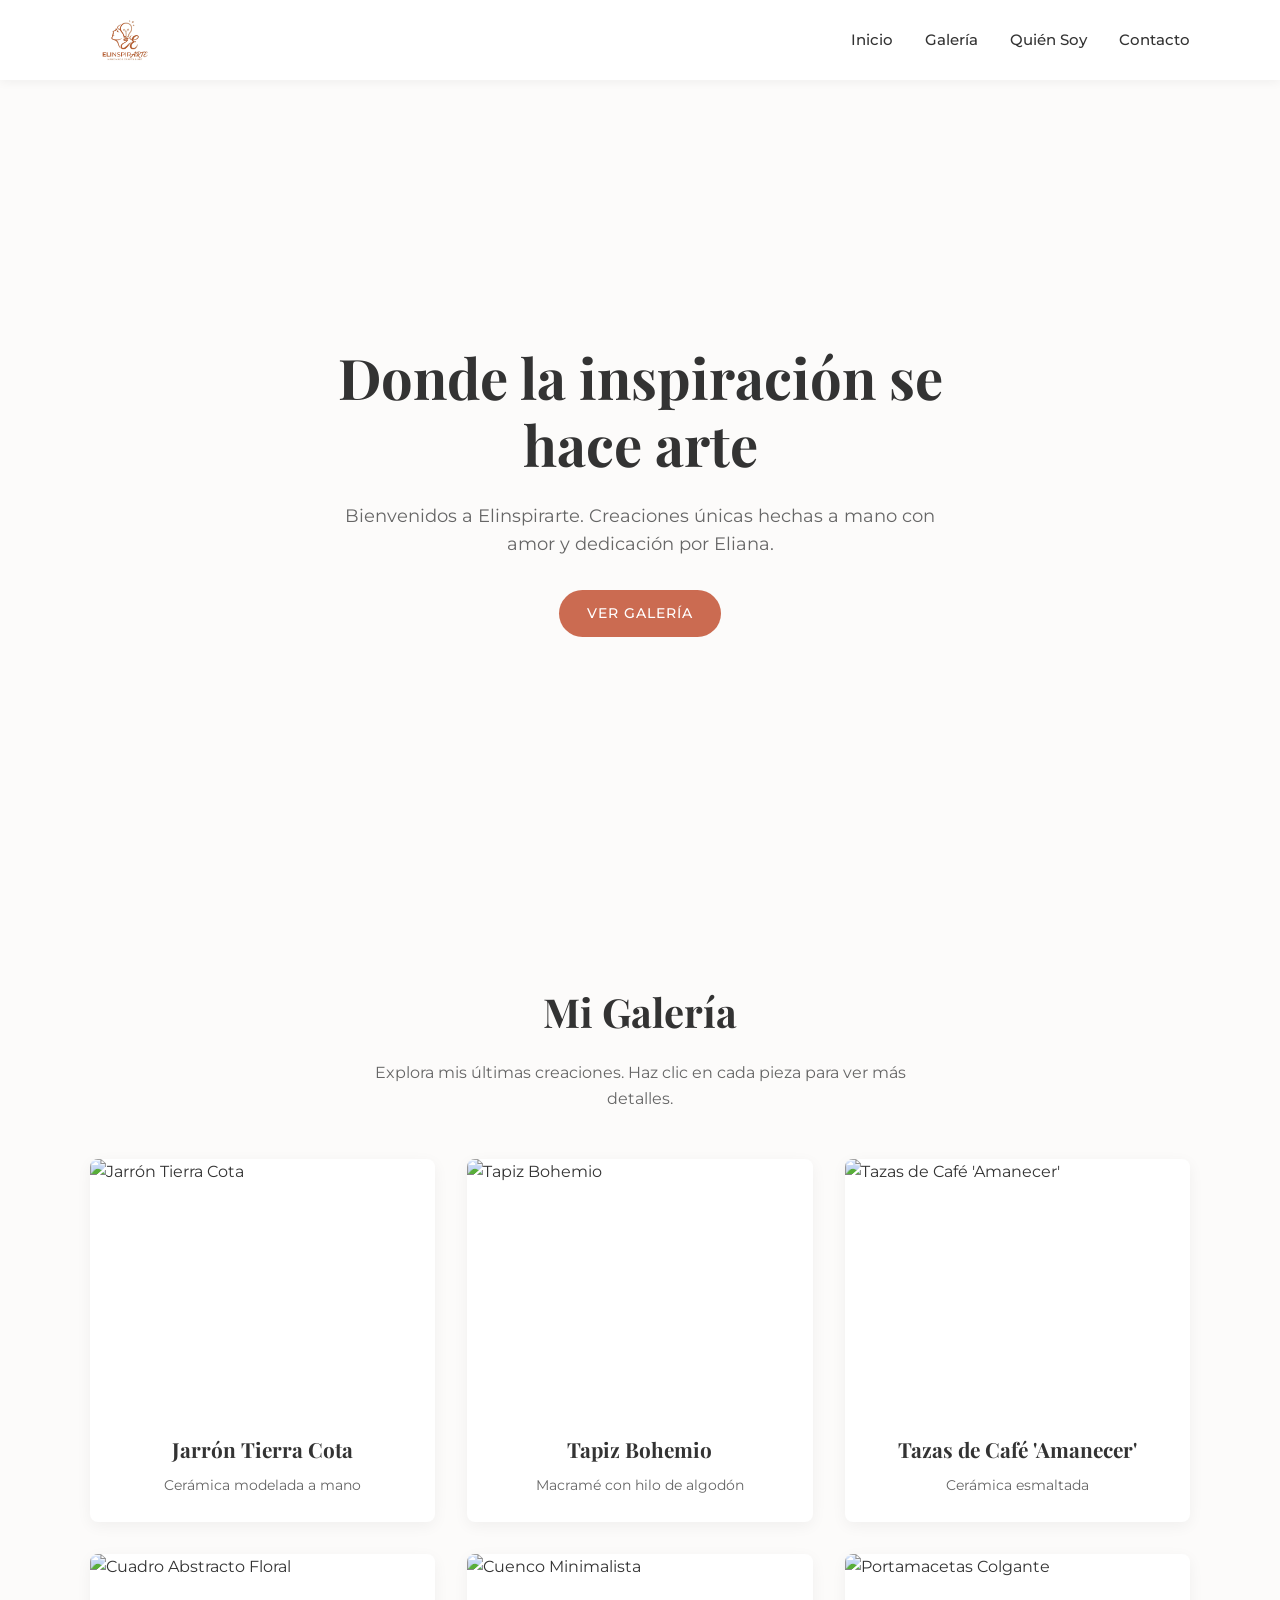
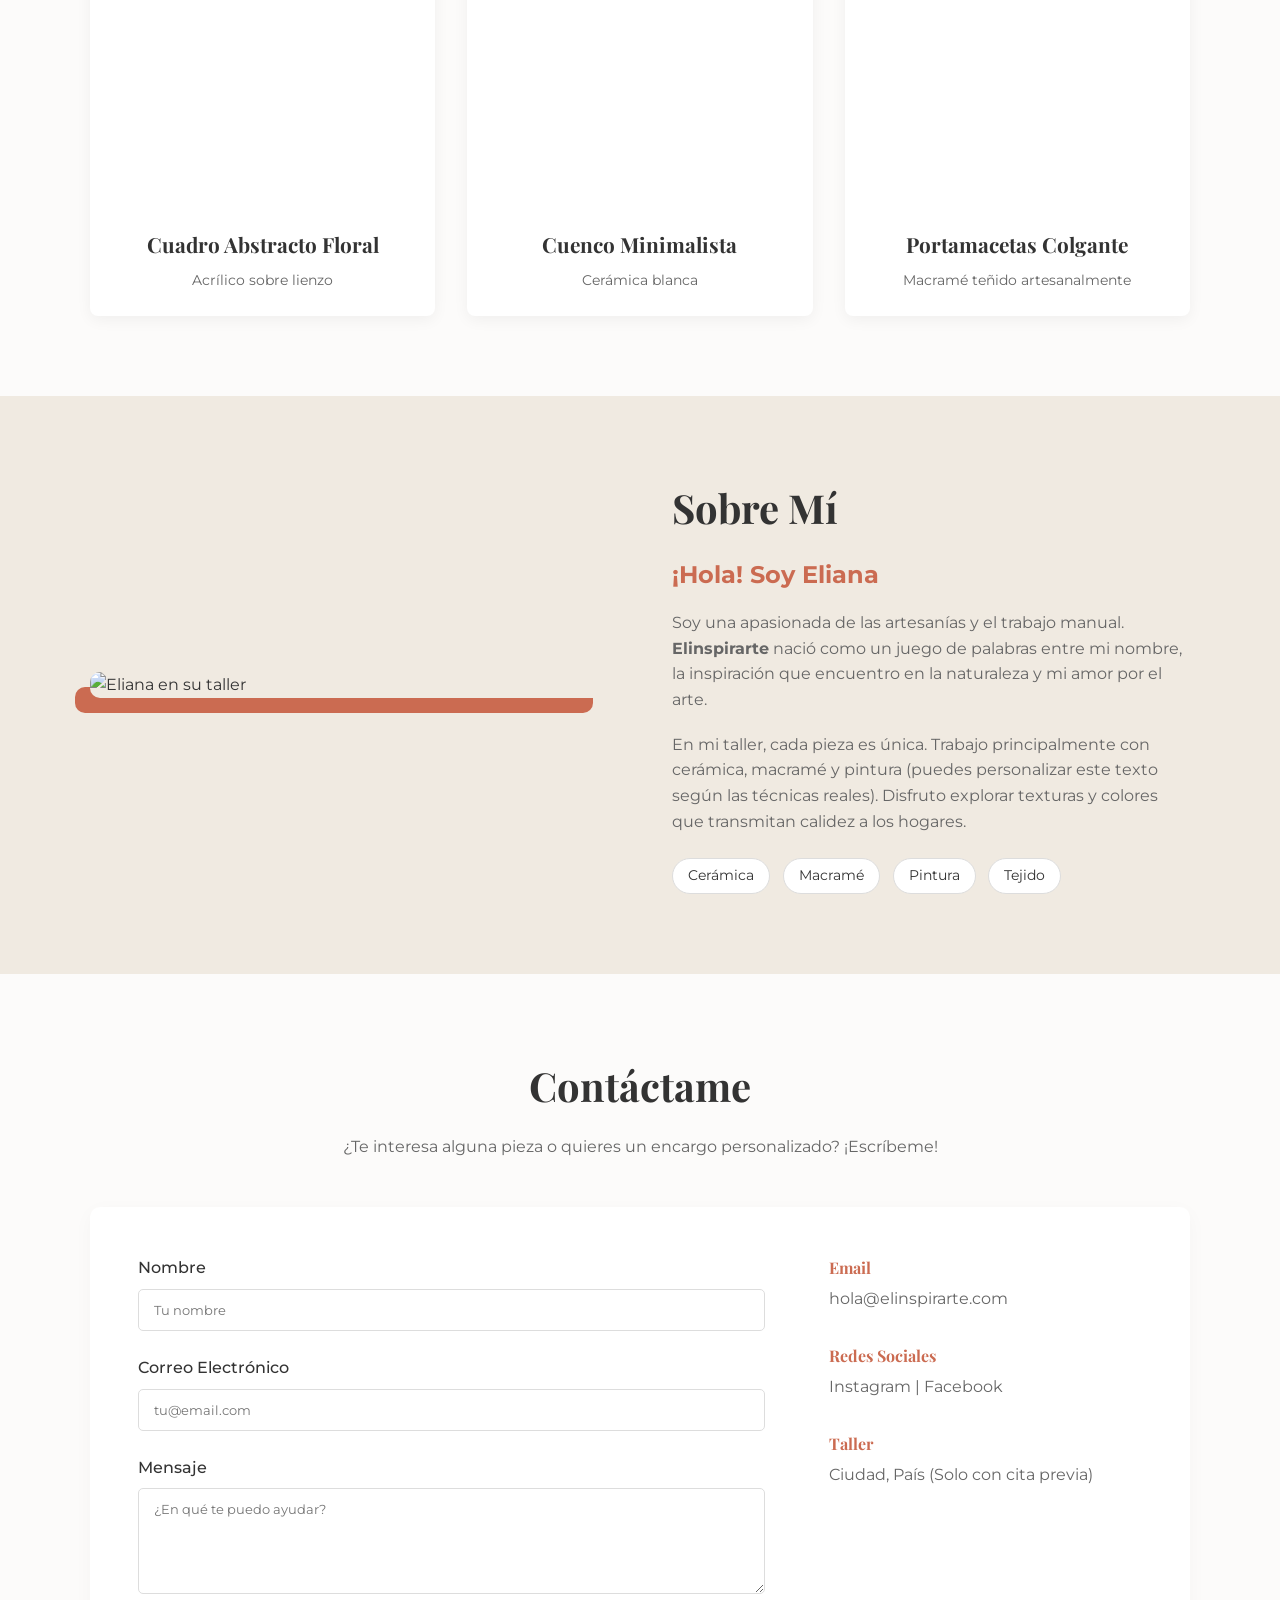
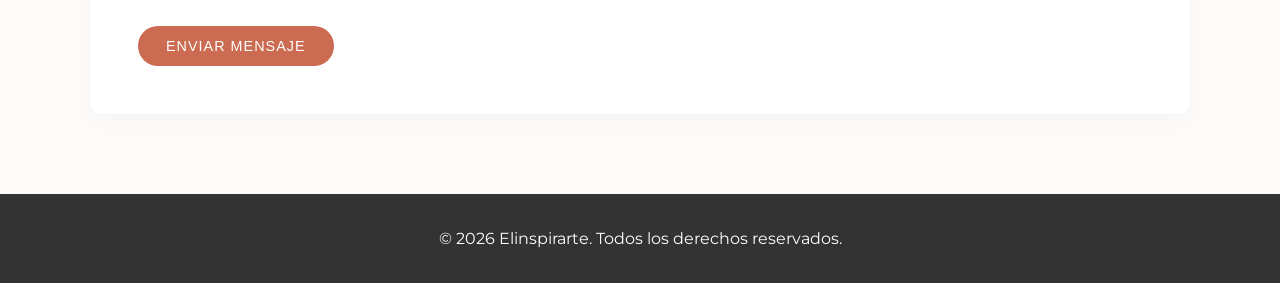
==== index.html @ d6fd442e "Inicializar proyecto: Estructura web, estilos y logo de Elinspirarte" ====
<!DOCTYPE html>
<html lang="es">
<head>
    <meta charset="UTF-8">
    <meta name="viewport" content="width=device-width, initial-scale=1.0">
    <title>Elinspirarte | Arte y Artesanías por Eliana</title>
    <!-- Fuentes de Google -->
    <link rel="preconnect" href="https://fonts.googleapis.com">
    <link rel="preconnect" href="https://fonts.gstatic.com" crossorigin>
    <link href="https://fonts.googleapis.com/css2?family=Playfair+Display:ital,wght@0,400;0,600;1,400&family=Montserrat:wght@300;400;500&display=swap" rel="stylesheet">
    <!-- Estilos -->
    <link rel="stylesheet" href="css/style.css">
</head>
<body>

    <!-- Navegación -->
    <header class="header">
        <div class="container nav-container">
            <a href="#inicio" class="logo-link"><img src="assets/images/logo.jpg" alt="ElinspirArte Logo" class="logo-img"></a>
            <button class="mobile-menu-btn" aria-label="Abrir menú">&#9776;</button>
            <nav class="nav-links">
                <a href="#inicio">Inicio</a>
                <a href="#galeria">Galería</a>
                <a href="#quien-soy">Quién Soy</a>
                <a href="#contacto">Contacto</a>
            </nav>
        </div>
    </header>

    <main>
        <!-- Sección Inicio -->
        <section id="inicio" class="hero">
            <div class="hero-content">
                <h1>Donde la inspiración se hace arte</h1>
                <p>Bienvenidos a Elinspirarte. Creaciones únicas hechas a mano con amor y dedicación por Eliana.</p>
                <a href="#galeria" class="btn btn-primary">Ver Galería</a>
            </div>
        </section>

        <!-- Sección Galería -->
        <section id="galeria" class="section">
            <div class="container">
                <h2 class="section-title">Mi Galería</h2>
                <p class="section-subtitle">Explora mis últimas creaciones. Haz clic en cada pieza para ver más detalles.</p>
                
                <!-- Grid de la galería cargado dinámicamente -->
                <div class="gallery-grid" id="gallery-grid">
                    <!-- Los items se cargarán por JS -->
                </div>
            </div>
        </section>

        <!-- Sección Quién Soy -->
        <section id="quien-soy" class="section bg-light">
            <div class="container about-container">
                <div class="about-image">
                    <!-- Imagen de marcador de posición (placeholder) para Eliana -->
                    <img src="https://images.unsplash.com/photo-1516962126636-27ad087061cc?q=80&w=800&auto=format&fit=crop" alt="Eliana en su taller">
                </div>
                <div class="about-content">
                    <h2 class="section-title text-left">Sobre Mí</h2>
                    <h3>¡Hola! Soy Eliana</h3>
                    <p>Soy una apasionada de las artesanías y el trabajo manual. <strong>Elinspirarte</strong> nació como un juego de palabras entre mi nombre, la inspiración que encuentro en la naturaleza y mi amor por el arte.</p>
                    <p>En mi taller, cada pieza es única. Trabajo principalmente con cerámica, macramé y pintura (puedes personalizar este texto según las técnicas reales). Disfruto explorar texturas y colores que transmitan calidez a los hogares.</p>
                    <div class="techniques">
                        <span class="badge">Cerámica</span>
                        <span class="badge">Macramé</span>
                        <span class="badge">Pintura</span>
                        <span class="badge">Tejido</span>
                    </div>
                </div>
            </div>
        </section>

        <!-- Sección Contacto -->
        <section id="contacto" class="section">
            <div class="container">
                <h2 class="section-title">Contáctame</h2>
                <p class="section-subtitle">¿Te interesa alguna pieza o quieres un encargo personalizado? ¡Escríbeme!</p>
                
                <div class="contact-wrapper">
                    <form class="contact-form" onsubmit="event.preventDefault(); alert('¡Mensaje enviado! (Esto es una demostración)');">
                        <div class="form-group">
                            <label for="name">Nombre</label>
                            <input type="text" id="name" required placeholder="Tu nombre">
                        </div>
                        <div class="form-group">
                            <label for="email">Correo Electrónico</label>
                            <input type="email" id="email" required placeholder="tu@email.com">
                        </div>
                        <div class="form-group">
                            <label for="message">Mensaje</label>
                            <textarea id="message" rows="5" required placeholder="¿En qué te puedo ayudar?"></textarea>
                        </div>
                        <button type="submit" class="btn btn-primary">Enviar Mensaje</button>
                    </form>
                    <div class="contact-info">
                        <div class="info-item">
                            <h4>Email</h4>
                            <p>hola@elinspirarte.com</p>
                        </div>
                        <div class="info-item">
                            <h4>Redes Sociales</h4>
                            <p>
                                <a href="#">Instagram</a> | <a href="#">Facebook</a>
                            </p>
                        </div>
                        <div class="info-item">
                            <h4>Taller</h4>
                            <p>Ciudad, País (Solo con cita previa)</p>
                        </div>
                    </div>
                </div>
            </div>
        </section>
    </main>

    <footer class="footer">
        <div class="container">
            <p>&copy; <span id="year"></span> Elinspirarte. Todos los derechos reservados.</p>
        </div>
    </footer>

    <!-- Modal para detalles de la artesanía -->
    <div id="craft-modal" class="modal">
        <div class="modal-content">
            <span class="close-btn">&times;</span>
            <div class="modal-body">
                <div class="modal-image">
                    <img id="modal-img" src="" alt="Artesanía">
                </div>
                <div class="modal-info">
                    <h2 id="modal-title">Título</h2>
                    <p class="modal-technique"><strong>Técnica:</strong> <span id="modal-tech"></span></p>
                    <p id="modal-desc" class="modal-description">Descripción detallada</p>
                    <a href="#contacto" class="btn btn-primary btn-consult" onclick="document.getElementById('craft-modal').classList.remove('active')">Consultar por esta pieza</a>
                </div>
            </div>
        </div>
    </div>

    <!-- Scripts -->
    <script src="js/app.js"></script>
</body>
</html>
---- css/style.css ----
/* Variables globales */
:root {
    --primary-color: #cb6b51; /* Color terracota/arcilla */
    --primary-hover: #b35a42;
    --text-dark: #333333;
    --text-light: #666666;
    --bg-main: #fcfbfa;
    --bg-alt: #f0eae1;
    --white: #ffffff;
    --font-heading: 'Playfair Display', serif;
    --font-body: 'Montserrat', sans-serif;
    --transition: all 0.3s ease;
}

/* Reset básico */
* {
    margin: 0;
    padding: 0;
    box-sizing: border-box;
}

html {
    scroll-behavior: smooth; /* Para el scroll suave en la navegación */
}

body {
    font-family: var(--font-body);
    color: var(--text-dark);
    background-color: var(--bg-main);
    line-height: 1.6;
}

img {
    max-width: 100%;
    display: block;
}

a {
    text-decoration: none;
    color: inherit;
}

.container {
    width: 90%;
    max-width: 1100px;
    margin: 0 auto;
}

/* Botones */
.btn {
    display: inline-block;
    padding: 12px 28px;
    border-radius: 30px;
    font-weight: 500;
    text-transform: uppercase;
    letter-spacing: 1px;
    font-size: 0.9rem;
    cursor: pointer;
    transition: var(--transition);
    border: none;
}

.btn-primary {
    background-color: var(--primary-color);
    color: var(--white);
}

.btn-primary:hover {
    background-color: var(--primary-hover);
    transform: translateY(-2px);
}

/* Header y Navegación */
.header {
    background-color: var(--white);
    box-shadow: 0 2px 10px rgba(0,0,0,0.05);
    position: sticky;
    top: 0;
    z-index: 100;
}

.nav-container {
    display: flex;
    justify-content: space-between;
    align-items: center;
    height: 80px;
}

.logo-link {
    display: flex;
    align-items: center;
}

.logo-img {
    height: 70px; /* Tamaño del logo ajustado al header */
    width: auto;
    object-fit: contain;
}

.nav-links {
    display: flex;
    gap: 2rem;
}

.nav-links a {
    font-weight: 500;
    font-size: 0.95rem;
    transition: var(--transition);
}

.nav-links a:hover {
    color: var(--primary-color);
}

.mobile-menu-btn {
    display: none;
    background: none;
    border: none;
    font-size: 1.8rem;
    cursor: pointer;
    color: var(--text-dark);
}

/* Secciones Generales */
.section {
    padding: 5rem 0;
}

.section-title {
    font-family: var(--font-heading);
    font-size: 2.5rem;
    text-align: center;
    margin-bottom: 1rem;
    color: var(--text-dark);
}

.section-subtitle {
    text-align: center;
    color: var(--text-light);
    margin-bottom: 3rem;
    max-width: 600px;
    margin-left: auto;
    margin-right: auto;
}

.bg-light {
    background-color: var(--bg-alt);
}

.text-left {
    text-align: left;
}

/* Hero Section */
.hero {
    height: calc(100vh - 80px);
    min-height: 500px;
    display: flex;
    align-items: center;
    justify-content: center;
    text-align: center;
    background: linear-gradient(rgba(252, 251, 250, 0.8), rgba(252, 251, 250, 0.9)), url('https://images.unsplash.com/photo-1610701596007-11502861dcfa?q=80&w=1600&auto=format&fit=crop') center/cover;
}

.hero-content {
    max-width: 700px;
    padding: 2rem;
}

.hero h1 {
    font-family: var(--font-heading);
    font-size: 3.5rem;
    margin-bottom: 1.5rem;
    line-height: 1.2;
}

.hero p {
    font-size: 1.1rem;
    color: var(--text-light);
    margin-bottom: 2rem;
}

/* Galería */
.gallery-grid {
    display: grid;
    grid-template-columns: repeat(auto-fill, minmax(280px, 1fr));
    gap: 2rem;
}

.gallery-item {
    background: var(--white);
    border-radius: 8px;
    overflow: hidden;
    box-shadow: 0 4px 15px rgba(0,0,0,0.05);
    cursor: pointer;
    transition: var(--transition);
}

.gallery-item:hover {
    transform: translateY(-5px);
    box-shadow: 0 8px 25px rgba(0,0,0,0.1);
}

.gallery-img {
    height: 250px;
    width: 100%;
    object-fit: cover;
    transition: var(--transition);
}

.gallery-item:hover .gallery-img {
    transform: scale(1.05);
}

.gallery-img-wrapper {
    overflow: hidden;
}

.gallery-info {
    padding: 1.5rem;
    text-align: center;
}

.gallery-info h3 {
    font-family: var(--font-heading);
    font-size: 1.3rem;
    margin-bottom: 0.5rem;
}

.gallery-info p {
    color: var(--text-light);
    font-size: 0.9rem;
}

/* Sobre Mí */
.about-container {
    display: flex;
    align-items: center;
    gap: 4rem;
}

.about-image {
    flex: 1;
}

.about-image img {
    border-radius: 10px;
    box-shadow: -15px 15px 0 var(--primary-color);
}

.about-content {
    flex: 1;
}

.about-content h3 {
    font-size: 1.5rem;
    margin-bottom: 1rem;
    color: var(--primary-color);
}

.about-content p {
    margin-bottom: 1.2rem;
    color: var(--text-light);
}

.techniques {
    display: flex;
    flex-wrap: wrap;
    gap: 0.8rem;
    margin-top: 1.5rem;
}

.badge {
    background-color: var(--white);
    padding: 6px 15px;
    border-radius: 20px;
    font-size: 0.85rem;
    border: 1px solid #ddd;
    color: var(--text-dark);
}

/* Contacto */
.contact-wrapper {
    display: flex;
    gap: 4rem;
    background: var(--white);
    padding: 3rem;
    border-radius: 10px;
    box-shadow: 0 5px 20px rgba(0,0,0,0.03);
}

.contact-form {
    flex: 2;
}

.contact-info {
    flex: 1;
    display: flex;
    flex-direction: column;
    gap: 2rem;
}

.form-group {
    margin-bottom: 1.5rem;
}

.form-group label {
    display: block;
    margin-bottom: 0.5rem;
    font-weight: 500;
}

.form-group input,
.form-group textarea {
    width: 100%;
    padding: 12px 15px;
    border: 1px solid #ddd;
    border-radius: 5px;
    font-family: inherit;
    transition: var(--transition);
}

.form-group input:focus,
.form-group textarea:focus {
    outline: none;
    border-color: var(--primary-color);
}

.info-item h4 {
    font-family: var(--font-heading);
    margin-bottom: 0.3rem;
    color: var(--primary-color);
}

.info-item p {
    color: var(--text-light);
}

/* Footer */
.footer {
    background-color: var(--text-dark);
    color: var(--white);
    text-align: center;
    padding: 2rem 0;
}

/* Modal */
.modal {
    display: none;
    position: fixed;
    z-index: 1000;
    left: 0;
    top: 0;
    width: 100%;
    height: 100%;
    background-color: rgba(0,0,0,0.8);
    opacity: 0;
    transition: opacity 0.3s ease;
    align-items: center;
    justify-content: center;
}

.modal.active {
    display: flex;
    opacity: 1;
}

.modal-content {
    background-color: var(--white);
    border-radius: 10px;
    width: 90%;
    max-width: 900px;
    max-height: 90vh;
    overflow-y: auto;
    position: relative;
    transform: translateY(20px);
    transition: transform 0.3s ease;
}

.modal.active .modal-content {
    transform: translateY(0);
}

.close-btn {
    position: absolute;
    top: 15px;
    right: 20px;
    font-size: 2rem;
    cursor: pointer;
    color: var(--text-dark);
    z-index: 10;
}

.modal-body {
    display: flex;
    flex-wrap: wrap;
}

.modal-image {
    flex: 1;
    min-width: 300px;
}

.modal-image img {
    width: 100%;
    height: 100%;
    object-fit: cover;
}

.modal-info {
    flex: 1;
    min-width: 300px;
    padding: 3rem 2rem;
    display: flex;
    flex-direction: column;
}

.modal-info h2 {
    font-family: var(--font-heading);
    font-size: 2rem;
    margin-bottom: 1rem;
    color: var(--primary-color);
}

.modal-technique {
    color: var(--text-light);
    margin-bottom: 1.5rem;
    font-size: 0.95rem;
}

.modal-description {
    line-height: 1.8;
    margin-bottom: 2rem;
}

.btn-consult {
    margin-top: auto;
    align-self: flex-start;
}

/* Responsive */
@media (max-width: 768px) {
    .nav-links {
        display: none;
        position: absolute;
        top: 80px;
        left: 0;
        width: 100%;
        background: var(--white);
        flex-direction: column;
        text-align: center;
        padding: 1rem 0;
        box-shadow: 0 10px 10px rgba(0,0,0,0.05);
    }
    
    .nav-links.active {
        display: flex;
    }
    
    .mobile-menu-btn {
        display: block;
    }
    
    .hero h1 {
        font-size: 2.5rem;
    }
    
    .about-container {
        flex-direction: column;
        gap: 2rem;
    }
    
    .about-image img {
        box-shadow: 0 15px 0 var(--primary-color);
    }
    
    .contact-wrapper {
        flex-direction: column;
        padding: 2rem;
    }
    
    .modal-body {
        flex-direction: column;
    }
    
    .modal-image img {
        height: 300px;
    }
}
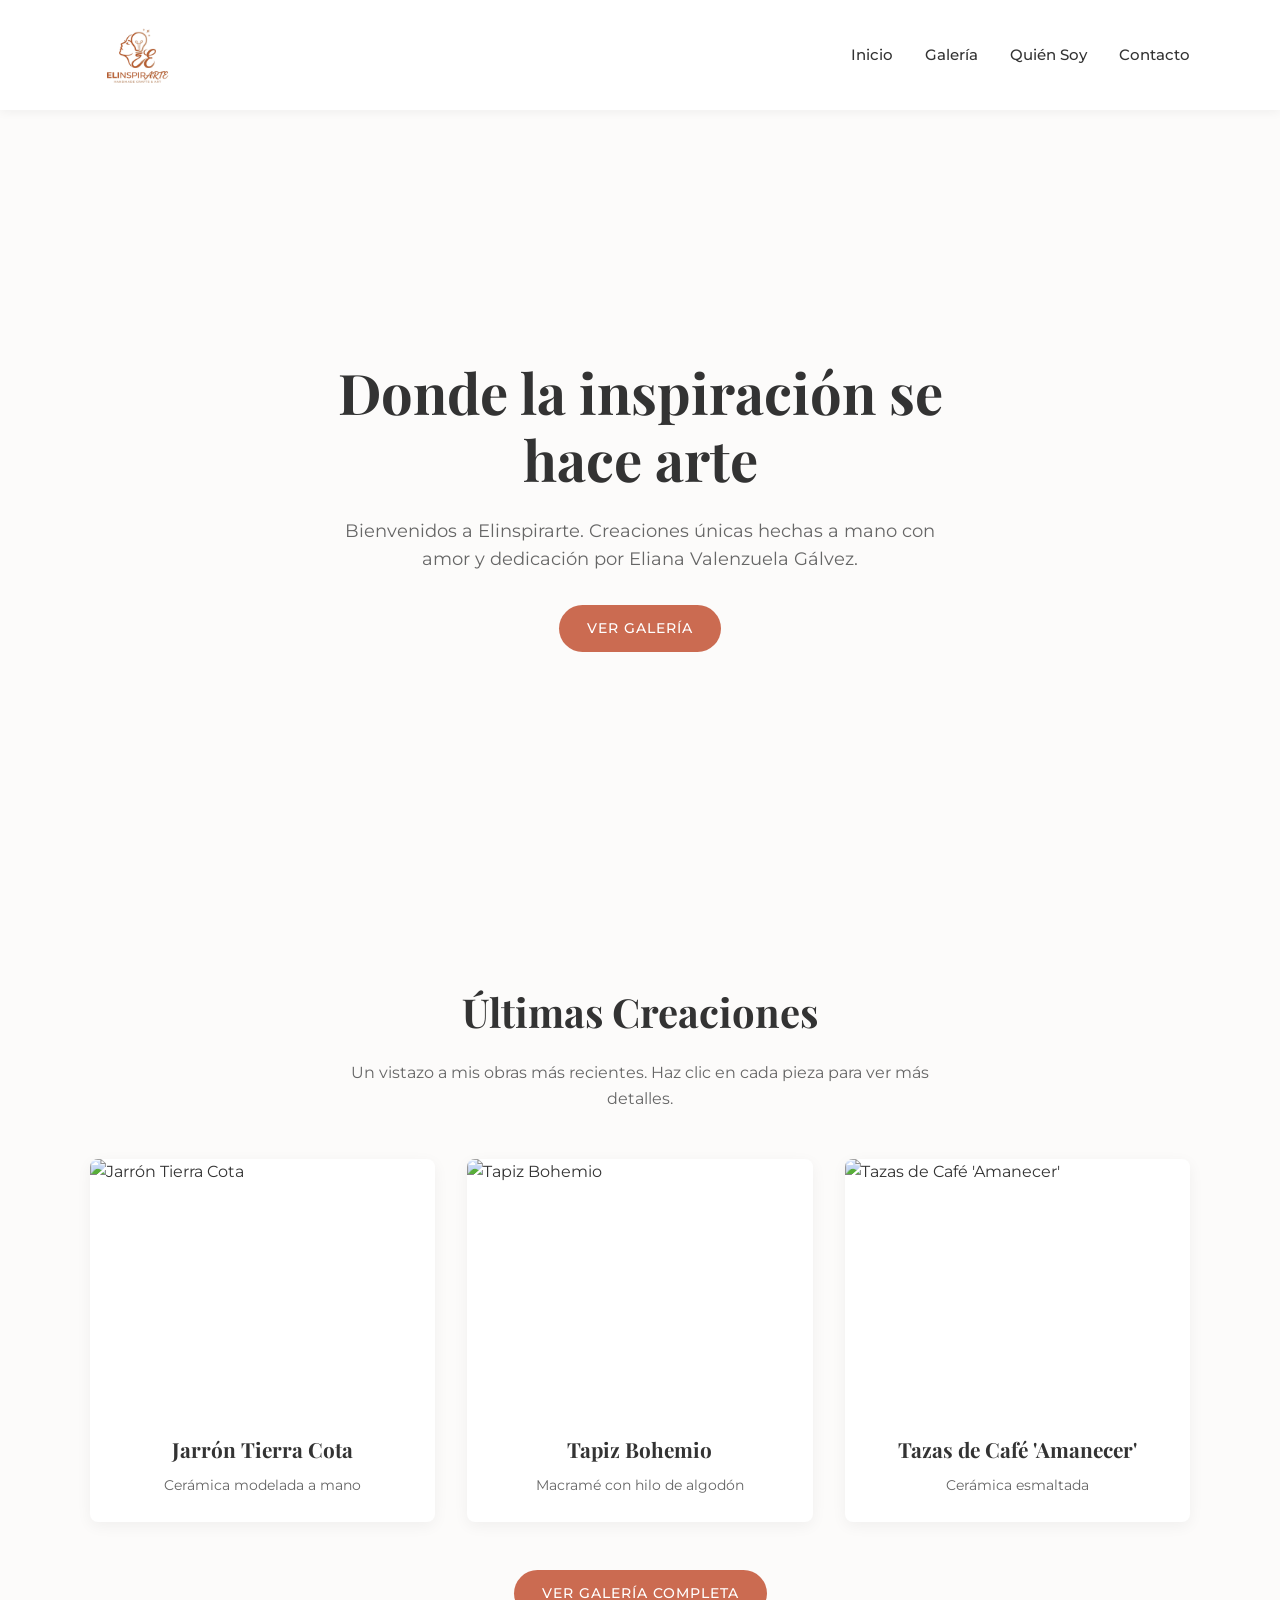
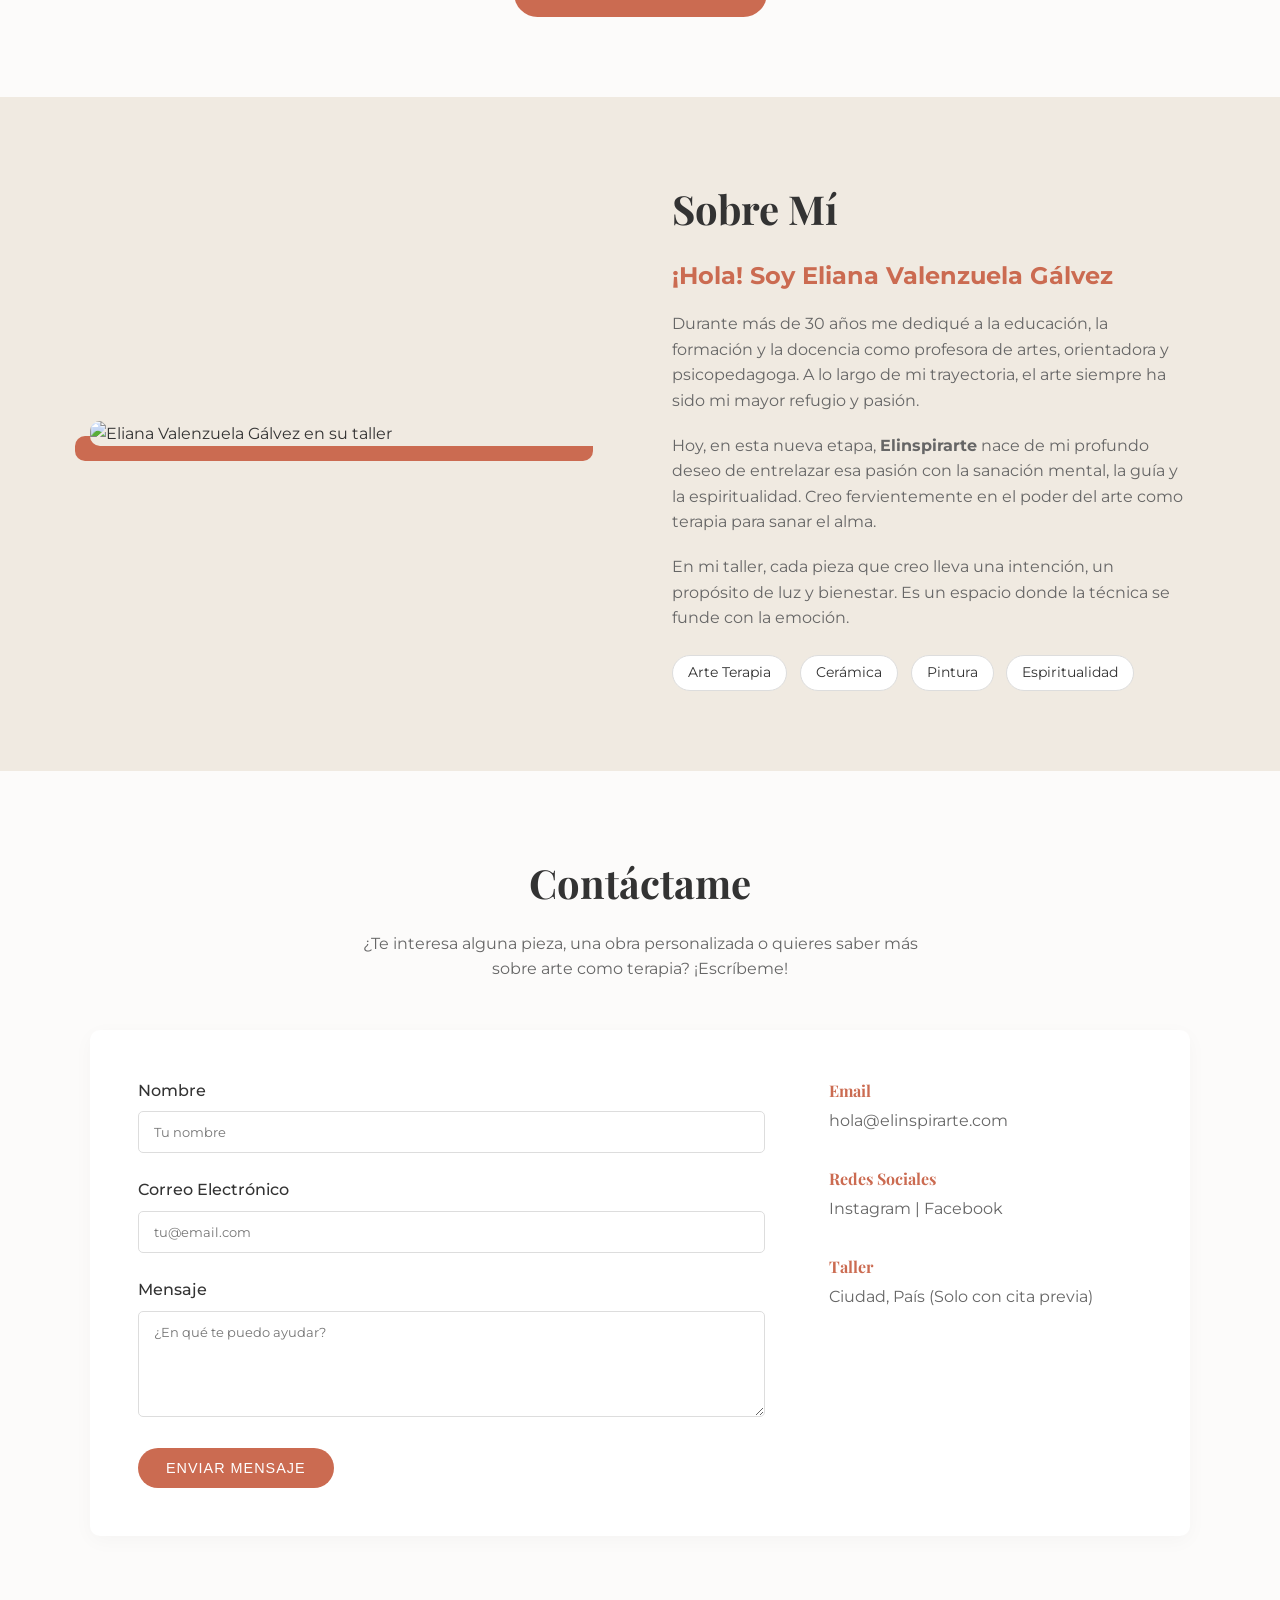
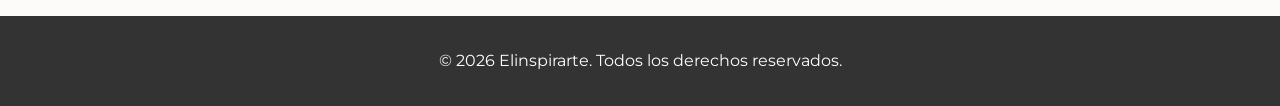
==== commit 97d1d262: "Actualizar logo, biografía de Eliana y separar galería" ====
--- a/index.html
+++ b/index.html
@@ -3,7 +3,7 @@
 <head>
     <meta charset="UTF-8">
     <meta name="viewport" content="width=device-width, initial-scale=1.0">
-    <title>Elinspirarte | Arte y Artesanías por Eliana</title>
+    <title>Elinspirarte | Arte y Artesanías por Eliana Valenzuela Gálvez</title>
     <!-- Fuentes de Google -->
     <link rel="preconnect" href="https://fonts.googleapis.com">
     <link rel="preconnect" href="https://fonts.gstatic.com" crossorigin>
@@ -16,13 +16,13 @@
     <!-- Navegación -->
     <header class="header">
         <div class="container nav-container">
-            <a href="#inicio" class="logo-link"><img src="assets/images/logo.jpg" alt="ElinspirArte Logo" class="logo-img"></a>
+            <a href="index.html#inicio" class="logo-link"><img src="assets/images/logo.jpg" alt="ElinspirArte Logo" class="logo-img"></a>
             <button class="mobile-menu-btn" aria-label="Abrir menú">&#9776;</button>
             <nav class="nav-links">
-                <a href="#inicio">Inicio</a>
-                <a href="#galeria">Galería</a>
-                <a href="#quien-soy">Quién Soy</a>
-                <a href="#contacto">Contacto</a>
+                <a href="index.html#inicio">Inicio</a>
+                <a href="galeria.html">Galería</a>
+                <a href="index.html#quien-soy">Quién Soy</a>
+                <a href="index.html#contacto">Contacto</a>
             </nav>
         </div>
     </header>
@@ -32,20 +32,24 @@
         <section id="inicio" class="hero">
             <div class="hero-content">
                 <h1>Donde la inspiración se hace arte</h1>
-                <p>Bienvenidos a Elinspirarte. Creaciones únicas hechas a mano con amor y dedicación por Eliana.</p>
-                <a href="#galeria" class="btn btn-primary">Ver Galería</a>
+                <p>Bienvenidos a Elinspirarte. Creaciones únicas hechas a mano con amor y dedicación por Eliana Valenzuela Gálvez.</p>
+                <a href="galeria.html" class="btn btn-primary">Ver Galería</a>
             </div>
         </section>
 
-        <!-- Sección Galería -->
-        <section id="galeria" class="section">
+        <!-- Sección Galería Reciente -->
+        <section id="galeria-reciente" class="section">
             <div class="container">
-                <h2 class="section-title">Mi Galería</h2>
-                <p class="section-subtitle">Explora mis últimas creaciones. Haz clic en cada pieza para ver más detalles.</p>
+                <h2 class="section-title">Últimas Creaciones</h2>
+                <p class="section-subtitle">Un vistazo a mis obras más recientes. Haz clic en cada pieza para ver más detalles.</p>
                 
                 <!-- Grid de la galería cargado dinámicamente -->
-                <div class="gallery-grid" id="gallery-grid">
+                <div class="gallery-grid" id="recent-gallery-grid">
                     <!-- Los items se cargarán por JS -->
+                </div>
+                
+                <div style="text-align: center; margin-top: 3rem;">
+                    <a href="galeria.html" class="btn btn-primary">Ver Galería Completa</a>
                 </div>
             </div>
         </section>
@@ -55,18 +59,19 @@
             <div class="container about-container">
                 <div class="about-image">
                     <!-- Imagen de marcador de posición (placeholder) para Eliana -->
-                    <img src="https://images.unsplash.com/photo-1516962126636-27ad087061cc?q=80&w=800&auto=format&fit=crop" alt="Eliana en su taller">
+                    <img src="https://images.unsplash.com/photo-1516962126636-27ad087061cc?q=80&w=800&auto=format&fit=crop" alt="Eliana Valenzuela Gálvez en su taller">
                 </div>
                 <div class="about-content">
                     <h2 class="section-title text-left">Sobre Mí</h2>
-                    <h3>¡Hola! Soy Eliana</h3>
-                    <p>Soy una apasionada de las artesanías y el trabajo manual. <strong>Elinspirarte</strong> nació como un juego de palabras entre mi nombre, la inspiración que encuentro en la naturaleza y mi amor por el arte.</p>
-                    <p>En mi taller, cada pieza es única. Trabajo principalmente con cerámica, macramé y pintura (puedes personalizar este texto según las técnicas reales). Disfruto explorar texturas y colores que transmitan calidez a los hogares.</p>
+                    <h3>¡Hola! Soy Eliana Valenzuela Gálvez</h3>
+                    <p>Durante más de 30 años me dediqué a la educación, la formación y la docencia como profesora de artes, orientadora y psicopedagoga. A lo largo de mi trayectoria, el arte siempre ha sido mi mayor refugio y pasión.</p>
+                    <p>Hoy, en esta nueva etapa, <strong>Elinspirarte</strong> nace de mi profundo deseo de entrelazar esa pasión con la sanación mental, la guía y la espiritualidad. Creo fervientemente en el poder del arte como terapia para sanar el alma.</p>
+                    <p>En mi taller, cada pieza que creo lleva una intención, un propósito de luz y bienestar. Es un espacio donde la técnica se funde con la emoción.</p>
                     <div class="techniques">
+                        <span class="badge">Arte Terapia</span>
                         <span class="badge">Cerámica</span>
-                        <span class="badge">Macramé</span>
                         <span class="badge">Pintura</span>
-                        <span class="badge">Tejido</span>
+                        <span class="badge">Espiritualidad</span>
                     </div>
                 </div>
             </div>
@@ -76,7 +81,7 @@
         <section id="contacto" class="section">
             <div class="container">
                 <h2 class="section-title">Contáctame</h2>
-                <p class="section-subtitle">¿Te interesa alguna pieza o quieres un encargo personalizado? ¡Escríbeme!</p>
+                <p class="section-subtitle">¿Te interesa alguna pieza, una obra personalizada o quieres saber más sobre arte como terapia? ¡Escríbeme!</p>
                 
                 <div class="contact-wrapper">
                     <form class="contact-form" onsubmit="event.preventDefault(); alert('¡Mensaje enviado! (Esto es una demostración)');">
@@ -131,9 +136,9 @@
                 </div>
                 <div class="modal-info">
                     <h2 id="modal-title">Título</h2>
-                    <p class="modal-technique"><strong>Técnica:</strong> <span id="modal-tech"></span></p>
+                    <p class="modal-technique"><strong>Técnica / Propósito:</strong> <span id="modal-tech"></span></p>
                     <p id="modal-desc" class="modal-description">Descripción detallada</p>
-                    <a href="#contacto" class="btn btn-primary btn-consult" onclick="document.getElementById('craft-modal').classList.remove('active')">Consultar por esta pieza</a>
+                    <a href="index.html#contacto" class="btn btn-primary btn-consult" onclick="document.getElementById('craft-modal').classList.remove('active')">Consultar por esta pieza</a>
                 </div>
             </div>
         </div>
--- a/css/style.css
+++ b/css/style.css
@@ -83,7 +83,7 @@
     display: flex;
     justify-content: space-between;
     align-items: center;
-    height: 80px;
+    height: 110px;
 }
 
 .logo-link {
@@ -92,7 +92,7 @@
 }
 
 .logo-img {
-    height: 70px; /* Tamaño del logo ajustado al header */
+    height: 95px; /* Logo más grande */
     width: auto;
     object-fit: contain;
 }
@@ -153,7 +153,7 @@
 
 /* Hero Section */
 .hero {
-    height: calc(100vh - 80px);
+    height: calc(100vh - 110px);
     min-height: 500px;
     display: flex;
     align-items: center;
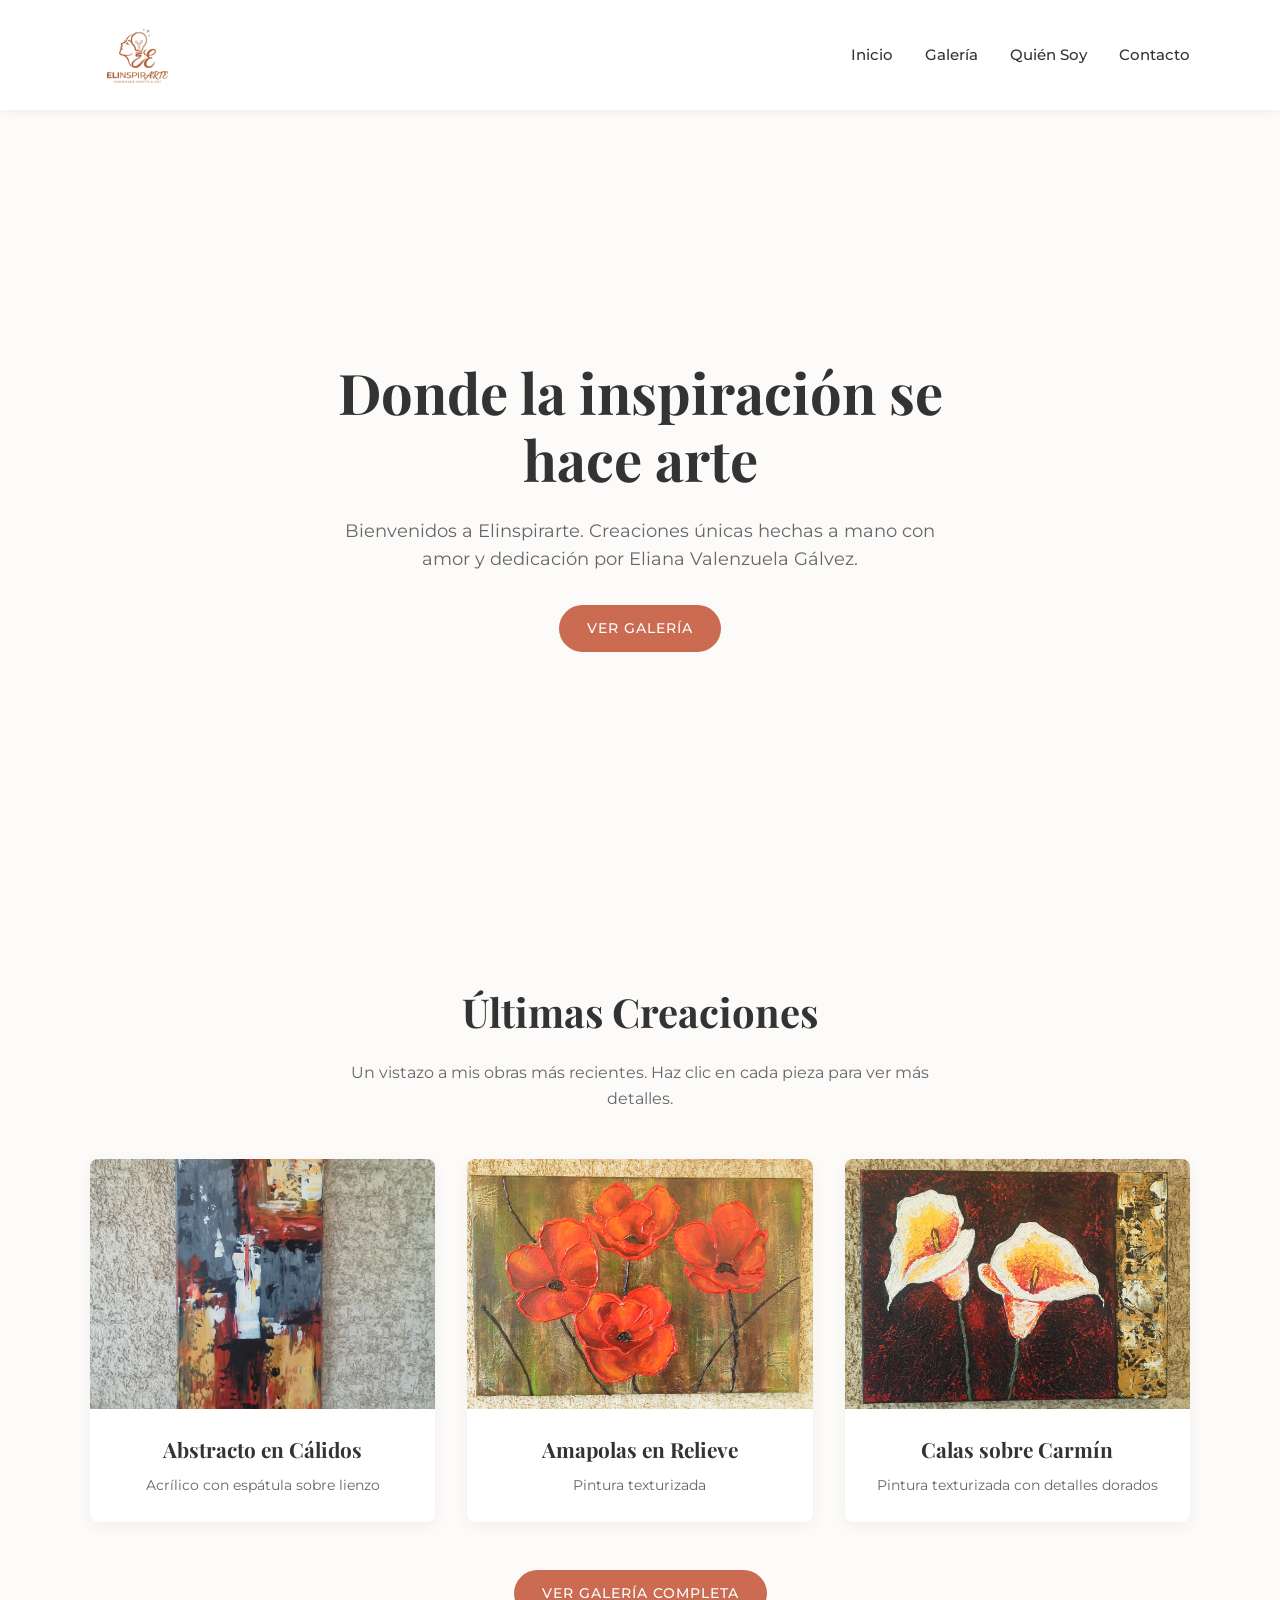
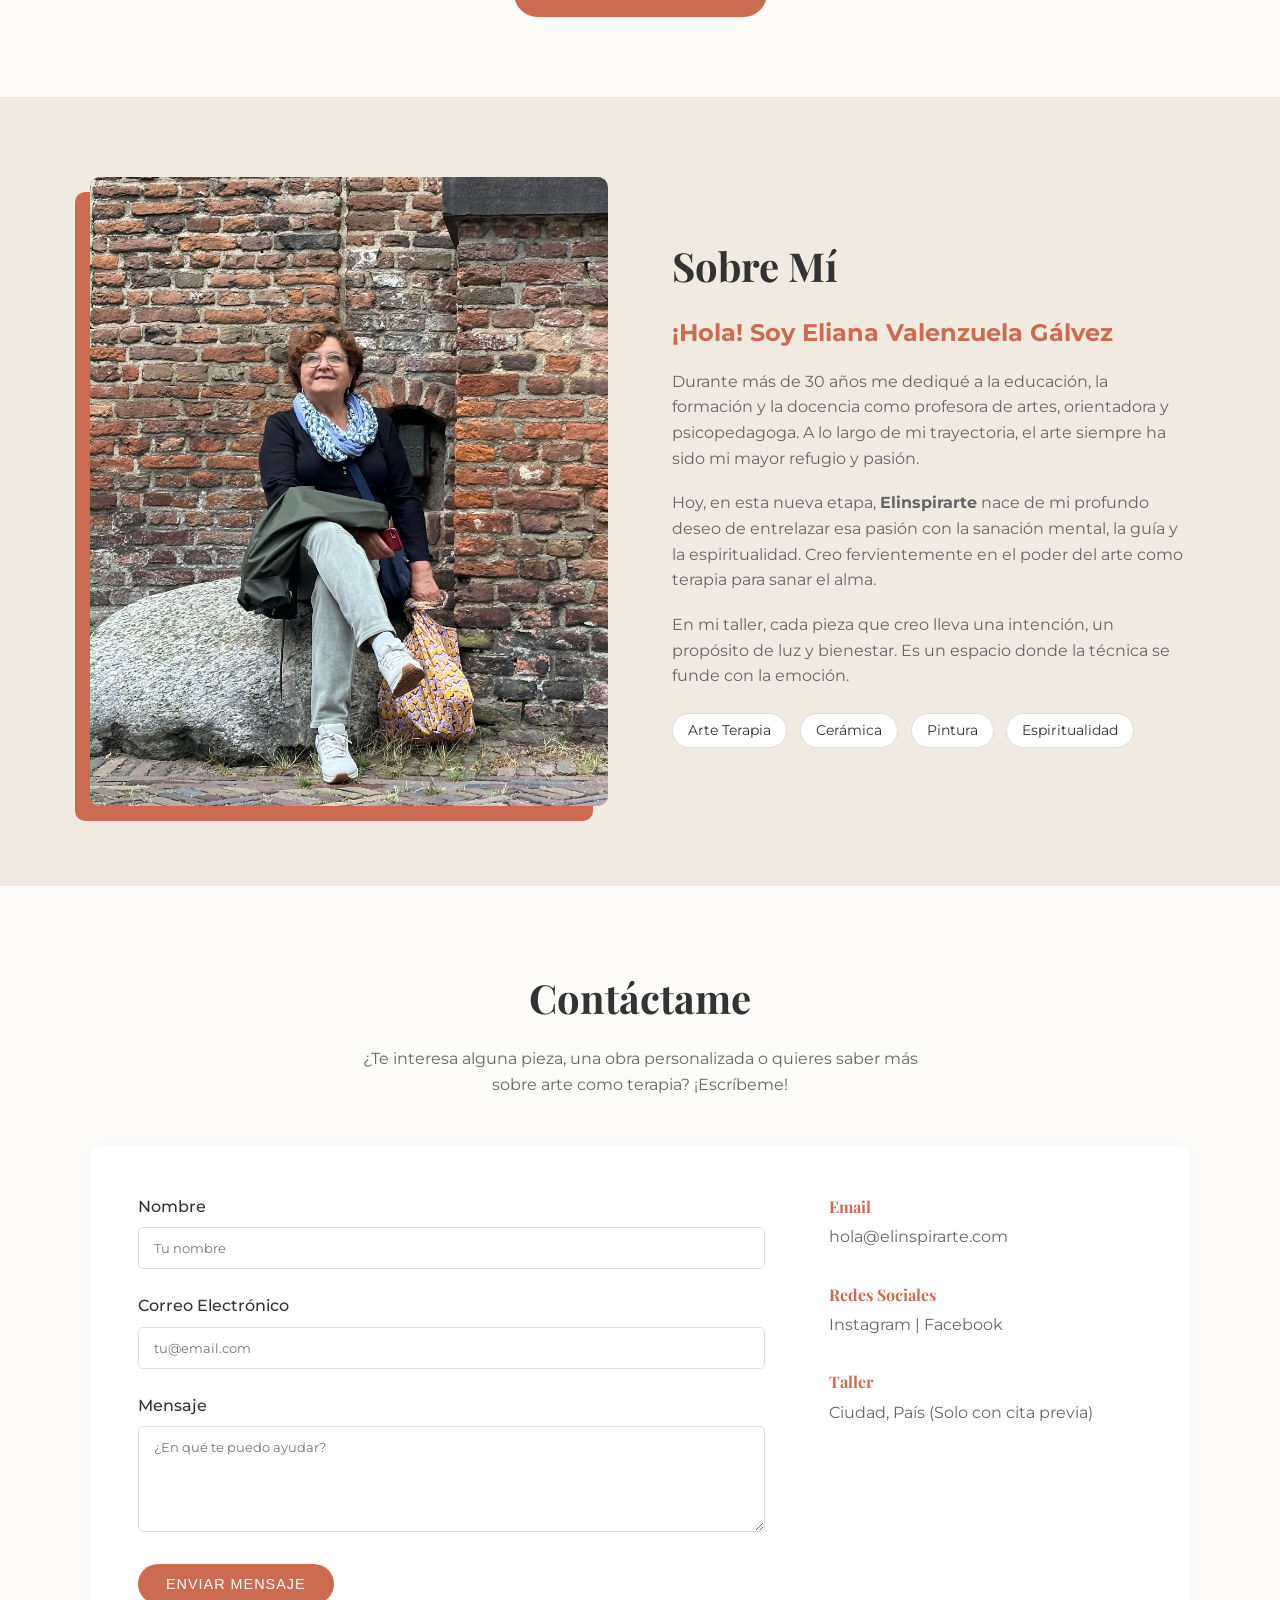
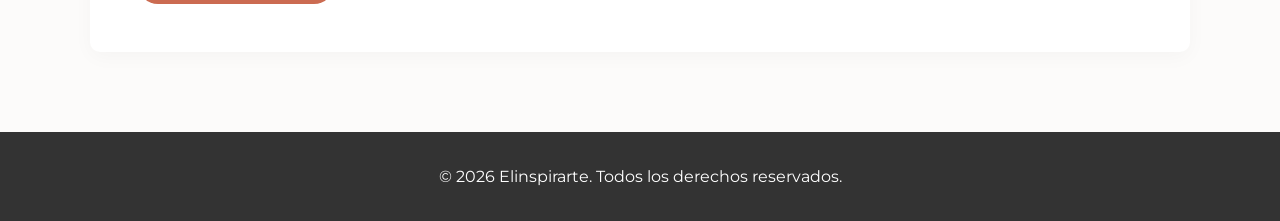
==== commit 972de5c2: "Actualizar foto de perfil de Eliana" ====
--- a/index.html
+++ b/index.html
@@ -58,8 +58,7 @@
         <section id="quien-soy" class="section bg-light">
             <div class="container about-container">
                 <div class="about-image">
-                    <!-- Imagen de marcador de posición (placeholder) para Eliana -->
-                    <img src="https://images.unsplash.com/photo-1516962126636-27ad087061cc?q=80&w=800&auto=format&fit=crop" alt="Eliana Valenzuela Gálvez en su taller">
+                    <img src="assets/images/eliana-perfil.jpg" alt="Eliana Valenzuela Gálvez, Profesora y Artista">
                 </div>
                 <div class="about-content">
                     <h2 class="section-title text-left">Sobre Mí</h2>
